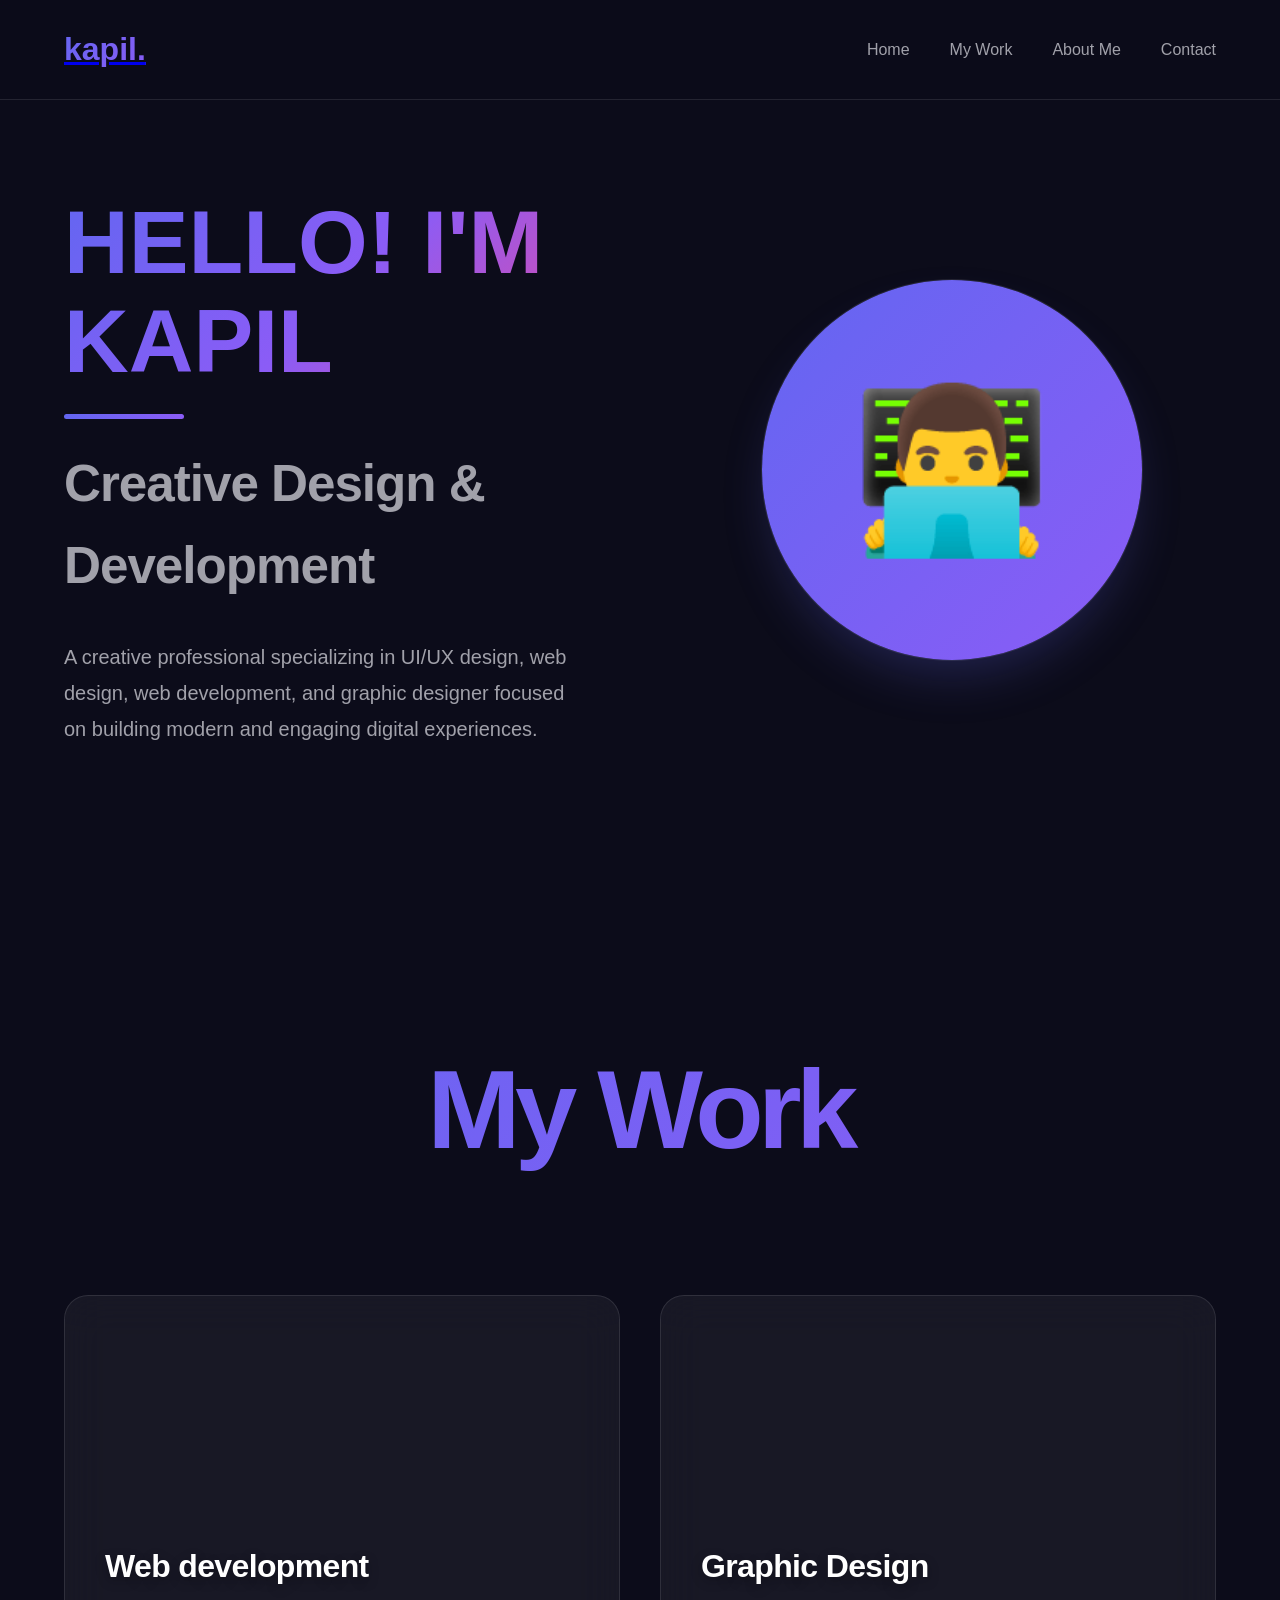
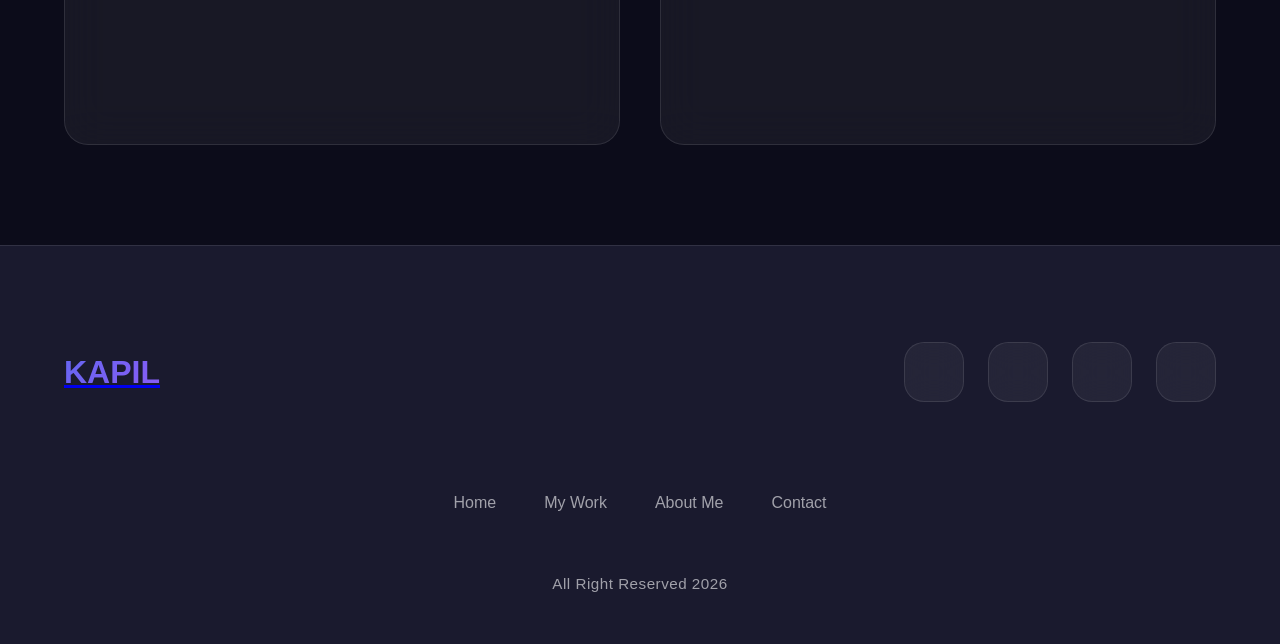
==== index.html @ 05add621 "added to Kapil." ====
<!DOCTYPE html>
<html lang="en">
<head>
    <meta charset="UTF-8">
    <meta name="viewport" content="width=device-width, initial-scale=1.0">
    <title> kapil | Creative Design & Development</title>
    <style>
        :root {
            --bg-primary: #0c0c1a;
            --bg-secondary: #1a1a2e;
            --accent-1: #6366f1;
            --accent-2: #8b5cf6;
            --accent-3: #ec4899;
            --text-primary: #ffffff;
            --text-secondary: #a1a1aa;
            --glass: rgba(255, 255, 255, 0.05);
            --border-glass: rgba(255, 255, 255, 0.1);
            --shadow-glow: 0 25px 50px -12px rgba(99, 102, 241, 0.25);
        }

        * {
            margin: 0;
            padding: 0;
            box-sizing: border-box;
        }

        body {
            font-family: -apple-system, BlinkMacSystemFont, 'Segoe UI', Roboto, sans-serif;
            background: var(--bg-primary);
            color: var(--text-primary);
            line-height: 1.6;
            overflow-x: hidden;
        }

        /* Back to Top */
        .back2top {
            position: fixed;
            bottom: 30px;
            right: 30px;
            width: 55px;
            height: 55px;
            background: linear-gradient(135deg, var(--accent-1), var(--accent-2));
            border-radius: 50%;
            display: flex;
            align-items: center;
            justify-content: center;
            font-size: 1.2rem;
            font-weight: 600;
            color: white;
            cursor: pointer;
            opacity: 0;
            visibility: hidden;
            transform: scale(0.8) translateY(20px);
            transition: all 0.4s cubic-bezier(0.25, 0.46, 0.45, 0.94);
            z-index: 999;
            box-shadow: var(--shadow-glow);
            backdrop-filter: blur(20px);
            border: 2px solid rgba(255,255,255,0.1);
        }

        .back2top.visible {

            opacity: 1;
            visibility: visible;
            transform: scale(1) translateY(0);
        }

        /* Header */
        header {
            position: fixed;
            top: 0;
            width: 100%;
            z-index: 1000;
            background: rgba(12, 12, 26, 0.95);
            backdrop-filter: blur(25px);
            border-bottom: 1px solid var(--border-glass);
        }

        nav {
            max-width: 1440px;
            margin: 0 auto;
            padding: 1.5rem 5%;
            display: flex;
            justify-content: space-between;
            align-items: center;
        }

        .logo h2 {
            font-size: 2rem;
            font-weight: 800;
            background: linear-gradient(135deg, var(--accent-1), var(--accent-2));
            -webkit-background-clip: text;
            background-clip: text;
            -webkit-text-fill-color: transparent;
        }

        .nav-bar {
            display: flex;
            list-style: none;
            gap: 2.5rem;
            align-items: center;
        }

        .nav-bar a {
            color: var(--text-secondary);
            text-decoration: none;
            font-weight: 500;
            font-size: 1rem;
            position: relative;
            padding: 0.5rem 0;
            transition: all 0.3s ease;
        }

        .nav-bar a::after {
            content: '';
            position: absolute;
            bottom: 0;
            left: 0;
            width: 0;
            height: 2px;
            background: linear-gradient(90deg, var(--accent-1), var(--accent-2));
            transition: width 0.3s ease;
        }

        .nav-bar a:hover {
            color: var(--text-primary);
        }

        .nav-bar a:hover::after {
            width: 100%;
        }

        .mob-nav {
            display: none;
        }

        /* Hero Section */
        .hero {
            min-height: 100vh;
            display: flex;
            align-items: center;
            justify-content: center;
            position: relative;
            padding: 120px 5% 80px;
            background: radial-gradient(ellipse 80% 50% at 50% -20%, rgba(99, 102, 241, 0.15), transparent 50%);
        }

        .hero-section {
            max-width: 1440px;
            display: grid;
            grid-template-columns: 1fr 1fr;
            gap: 6rem;
            align-items: center;
        }

        .about-me h2 {
            font-size: clamp(3rem, 7vw, 6rem);
            font-weight: 900;
            line-height: 1.1;
            margin-bottom: 1.5rem;
            background: linear-gradient(135deg, var(--accent-1), var(--accent-2), var(--accent-3));
            -webkit-background-clip: text;
            background-clip: text;
            -webkit-text-fill-color: transparent;
        }

        #width {
            width: 120px;
            height: 5px;
            background: linear-gradient(90deg, var(--accent-1), var(--accent-2));
            border-radius: 3px;
            margin: 1.5rem 0;
            animation: slideIn 1.5s ease-out;
        }

        .about-me h1 {
            font-size: clamp(2rem, 4vw, 3.5rem);
            font-weight: 600;
            margin-bottom: 2rem;
            color: var(--text-secondary);
            letter-spacing: -0.02em;
        }

        #about-me {
            font-size: 1.25rem;
            color: var(--text-secondary);
            max-width: 550px;
            line-height: 1.8;
        }

        .profile-pic {
            display: flex;
            justify-content: center;
        }

        .profile-img {
            width: 380px;
            height: 380px;
            background: linear-gradient(135deg, var(--accent-1), var(--accent-2));
            border-radius: 50%;
            position: relative;
            box-shadow: var(--shadow-glow), 0 0 0 1px rgba(255,255,255,0.1);
            animation: pulseFloat 4s ease-in-out infinite;
        }

        .profile-img::before {
            content: '👨‍💻';
            position: absolute;
            top: 50%;
            left: 50%;
            transform: translate(-50%, -50%);
            font-size: 10rem;
        }

        /* Work Section */
        .hero-2 {
            padding: 120px 5% 100px;
            max-width: 1440px;
            margin: 0 auto;
        }

        .heading {
            font-size: clamp(4rem, 10vw, 7rem);
            text-align: center;
            font-weight: 900;
            margin-bottom: 6rem;
            background: linear-gradient(135deg, var(--accent-1), var(--accent-2));
            -webkit-background-clip: text;
            background-clip: text;
            -webkit-text-fill-color: transparent;
            letter-spacing: -0.05em;
        }

        .cards-container {
            display: grid;
            grid-template-columns: repeat(auto-fit, minmax(400px, 1fr));
            gap: 2.5rem;
            max-width: 1300px;
            margin: 0 auto;
        }

        .card-box {
            text-decoration: none;
            display: block;
            height: 100%;
        }

        .card {
            height: 450px;
            border-radius: 24px;
            overflow: hidden;
            background: var(--glass);
            backdrop-filter: blur(20px);
            border: 1px solid var(--border-glass);
            transition: all 0.5s cubic-bezier(0.175, 0.885, 0.32, 1.275);
            position: relative;
        }

        .card::before {
            content: '';
            position: absolute;
            top: 0;
            left: 0;
            right: 0;
            bottom: 0;
            background: linear-gradient(135deg, rgba(99, 102, 241, 0.1), rgba(139, 92, 246, 0.1));
            opacity: 0;
            transition: opacity 0.3s ease;
            z-index: 1;
        }

        .card:hover {
            transform: translateY(-25px) scale(1.02);
            box-shadow: 0 50px 100px -20px rgba(99, 102, 241, 0.4);
            border-color: rgba(99, 102, 241, 0.3);
        }

        .card:hover::before {
            opacity: 1;
        }

        .thumbnail {
            height: 75%;
            position: relative;
            display: flex;
            align-items: flex-end;
            padding: 2.5rem;
        }

        .card-heading {
            font-size: 2rem;
            font-weight: 700;
            color: white;
            z-index: 2;
            position: relative;
            text-shadow: 0 4px 12px rgba(0,0,0,0.3);
            letter-spacing: -0.02em;
        }

        /* Card Gradients */
        .card-box:nth-child(1) .thumbnail { background: linear-gradient(135deg, var(--accent-1), #818cf8); }
        .card-box:nth-child(2) .thumbnail { background: linear-gradient(135deg, var(--accent-3), #f472b6); }
        .card-box:nth-child(3) .thumbnail { background: linear-gradient(135deg, #06b6d4, #0891b2); }

        /* Footer */
        footer {
            padding: 6rem 5% 3rem;
            background: var(--bg-secondary);
            border-top: 1px solid var(--border-glass);
        }

        .footer1 {
            max-width: 1440px;
            margin: 0 auto 4rem auto;
            display: flex;
            justify-content: space-between;
            align-items: center;
        }

        .socialicon {
            display: flex;
            gap: 1.5rem;
        }

        .socialicon a {
            width: 60px;
            height: 60px;
            border-radius: 20px;
            display: flex;
            align-items: center;
            justify-content: center;
            background: var(--glass);
            backdrop-filter: blur(20px);
            border: 1px solid var(--border-glass);
            transition: all 0.3s cubic-bezier(0.68, -0.55, 0.265, 1.55);
            font-weight: 600;
            font-size: 1.3rem;
            color: var(--text-secondary);
        }

        .socialicon a:hover {
            background: linear-gradient(135deg, var(--accent-1), var(--accent-2));
            color: white;
            transform: translateY(-8px) scale(1.1);
            box-shadow: var(--shadow-glow);
        }

        .footer-nav {
            max-width: 1440px;
            margin: 0 auto 2rem;
            text-align: center;
        }

        .footer-nav .nav-bar {
            display: flex;
            justify-content: center;
            gap: 3rem;
            list-style: none;
            padding: 1rem 0;
        }

        .footer2 {
            text-align: center;
            color: var(--text-secondary);
            font-size: 0.95rem;
            letter-spacing: 0.5px;
        }

        /* Animations */
        @keyframes slideIn {
            from { width: 0; }
            to { width: 120px; }
        }

        @keyframes pulseFloat {
            0%, 100% { 
                transform: translateY(0px) scale(1);
                box-shadow: var(--shadow-glow);
            }
            50% { 
                transform: translateY(-15px) scale(1.02);
                box-shadow: 0 35px 70px -15px rgba(99, 102, 241, 0.4);
            }
        }

        /* Responsive */
        @media (max-width: 1024px) {
            .hero-section {
                grid-template-columns: 1fr;
                text-align: center;
                gap: 4rem;
            }
            
            .cards-container {
                grid-template-columns: repeat(auto-fit, minmax(350px, 1fr));
                gap: 2rem;
            }
        }

        @media (max-width: 768px) {
            .nav-bar { display: none; }
            .mob-nav {
                display: block;
                position: fixed;
                top: 100%;
                left: 0;
                right: 0;
                background: rgba(12, 12, 26, 0.98);
                backdrop-filter: blur(25px);
                padding: 2rem 5%;
                flex-direction: column;
                gap: 1.5rem;
                transform: translateY(-100%);
                transition: transform 0.4s ease;
            }
            
            .hero { padding: 100px 5% 60px; }
            .hero-2 { padding: 100px 5% 80px; }
            .cards-container { grid-template-columns: 1fr; }
            
            .footer1 { flex-direction: column; gap: 2rem; text-align: center; }
            .footer-nav .nav-bar { gap: 2rem; flex-wrap: wrap; }
        }
    </style>
</head>

<body>
    <!-- EXACT SAME HTML STRUCTURE -->
    <a href="#top">
        <div class="back2top">↑</div>
    </a>
    
    <header id="top">
        <nav>
            <a href="index.html">
                <div class="logo">
                    <h2>kapil.</h2>
                </div>
            </a>
            <ol class="nav-bar">
                <a href="index.html"> Home </a>
                <a href="#hero-2"> My Work </a>
                <a href="index.html"> About Me </a>
                <a href="index.html"> Contact </a>
            </ol>
        </nav>
        <div class="mob-nav">
            <ol class="nav-bar">
                <a href="index.html"> Home </a>
                <a href="#hero-2"> My Work </a>
                <a href="index.html"> About Me </a>
                <a href="index.html"> Contact </a>
            </ol>
        </div>
    </header>

    <div class="hero">
        <section class="hero-section">
            <div class="about-me">
                <h2 class="syne-font" id="name">HELLO! I'M KAPIL <br>
                    <p id="width"></p>
                </h2>
                <h1 class="syne-font" id="name2">Creative Design & Development</h1>
                <p id="about-me">A creative professional specializing in UI/UX design, web design, web development,
                    and graphic designer focused on building modern and engaging digital experiences.</p>
            </div>
            <div class="profile-pic">
                <div class="profile-img"> </div>
            </div>
        </section>
    </div>

    <main class="hero-2" id="hero-2">
        <h1 class="syne-font heading">My Work</h1>
        <div class="cards-container flex">
            <a class="card-box" href="web_content.html">
                <section class="card">
                    <div style="background-image: url(image/1.jpeg);" class="thumbnail flex">
                        <div class="card-heading syne-font">Web development</div>
                    </div>
                </section>
            </a>

            <a class="card-box" href="graphic_content.html">
                <section class="card">
                    <div style="background-image: url(images/graphic_pic.jpg);" class="thumbnail flex">
                        <div class="card-heading syne-font">Graphic Design</div>
                    </div>
                </section>
            </a>

            
        </div>
    </main>

    <main class="container1"></main>

    <footer class="flex">
        <div class="footer1 flex">
            <a href="index.html">
                <div class="logo">
                    <h2>KAPIL</h2>
                </div>
            </a>
            <div class="socialicon flex">
                <a id="behance" href="https://www.behance.net/digital_artx" target="_blank"></a>
                <a id="instagram" href="https://www.instagram.com/digital_artx__1/" target="_blank"></a>
                <a id="whatsapp" href="https://wa.me/918708189664" target="_blank"></a>
                <a id="pinterest" href="https://in.pinterest.com/Digital_artx__1/" target="_blank"></a>
            </div>
        </div>
        <div class="footer-nav">
            <ol class="nav-bar">
                <a href="#top"> Home </a>
                <a href="#hero-2"> My Work </a>
                <a href="index.html"> About Me </a>
                <a href="index.html"> Contact </a>
            </ol>
        </div>
        <div class="footer2">All Right Reserved 2026</div>
    </footer>
</body>
</html
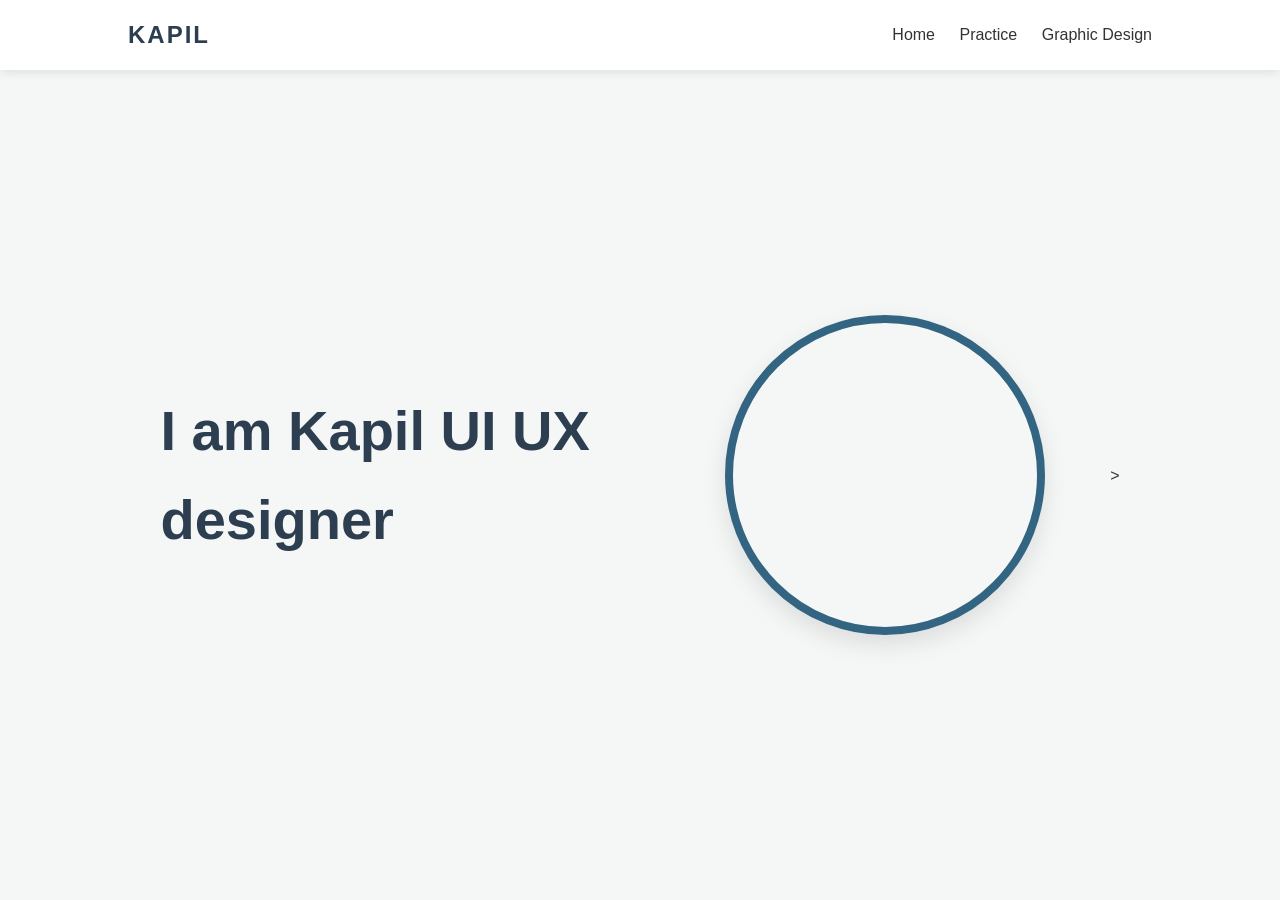
==== commit ccceaaa9: "Rename black.html to index.html" ====
--- a/index.html
+++ b/index.html
@@ -3,521 +3,28 @@
 <head>
     <meta charset="UTF-8">
     <meta name="viewport" content="width=device-width, initial-scale=1.0">
-    <title> kapil | Creative Design & Development</title>
-    <style>
-        :root {
-            --bg-primary: #0c0c1a;
-            --bg-secondary: #1a1a2e;
-            --accent-1: #6366f1;
-            --accent-2: #8b5cf6;
-            --accent-3: #ec4899;
-            --text-primary: #ffffff;
-            --text-secondary: #a1a1aa;
-            --glass: rgba(255, 255, 255, 0.05);
-            --border-glass: rgba(255, 255, 255, 0.1);
-            --shadow-glow: 0 25px 50px -12px rgba(99, 102, 241, 0.25);
-        }
-
-        * {
-            margin: 0;
-            padding: 0;
-            box-sizing: border-box;
-        }
-
-        body {
-            font-family: -apple-system, BlinkMacSystemFont, 'Segoe UI', Roboto, sans-serif;
-            background: var(--bg-primary);
-            color: var(--text-primary);
-            line-height: 1.6;
-            overflow-x: hidden;
-        }
-
-        /* Back to Top */
-        .back2top {
-            position: fixed;
-            bottom: 30px;
-            right: 30px;
-            width: 55px;
-            height: 55px;
-            background: linear-gradient(135deg, var(--accent-1), var(--accent-2));
-            border-radius: 50%;
-            display: flex;
-            align-items: center;
-            justify-content: center;
-            font-size: 1.2rem;
-            font-weight: 600;
-            color: white;
-            cursor: pointer;
-            opacity: 0;
-            visibility: hidden;
-            transform: scale(0.8) translateY(20px);
-            transition: all 0.4s cubic-bezier(0.25, 0.46, 0.45, 0.94);
-            z-index: 999;
-            box-shadow: var(--shadow-glow);
-            backdrop-filter: blur(20px);
-            border: 2px solid rgba(255,255,255,0.1);
-        }
-
-        .back2top.visible {
-
-            opacity: 1;
-            visibility: visible;
-            transform: scale(1) translateY(0);
-        }
-
-        /* Header */
-        header {
-            position: fixed;
-            top: 0;
-            width: 100%;
-            z-index: 1000;
-            background: rgba(12, 12, 26, 0.95);
-            backdrop-filter: blur(25px);
-            border-bottom: 1px solid var(--border-glass);
-        }
-
-        nav {
-            max-width: 1440px;
-            margin: 0 auto;
-            padding: 1.5rem 5%;
-            display: flex;
-            justify-content: space-between;
-            align-items: center;
-        }
-
-        .logo h2 {
-            font-size: 2rem;
-            font-weight: 800;
-            background: linear-gradient(135deg, var(--accent-1), var(--accent-2));
-            -webkit-background-clip: text;
-            background-clip: text;
-            -webkit-text-fill-color: transparent;
-        }
-
-        .nav-bar {
-            display: flex;
-            list-style: none;
-            gap: 2.5rem;
-            align-items: center;
-        }
-
-        .nav-bar a {
-            color: var(--text-secondary);
-            text-decoration: none;
-            font-weight: 500;
-            font-size: 1rem;
-            position: relative;
-            padding: 0.5rem 0;
-            transition: all 0.3s ease;
-        }
-
-        .nav-bar a::after {
-            content: '';
-            position: absolute;
-            bottom: 0;
-            left: 0;
-            width: 0;
-            height: 2px;
-            background: linear-gradient(90deg, var(--accent-1), var(--accent-2));
-            transition: width 0.3s ease;
-        }
-
-        .nav-bar a:hover {
-            color: var(--text-primary);
-        }
-
-        .nav-bar a:hover::after {
-            width: 100%;
-        }
-
-        .mob-nav {
-            display: none;
-        }
-
-        /* Hero Section */
-        .hero {
-            min-height: 100vh;
-            display: flex;
-            align-items: center;
-            justify-content: center;
-            position: relative;
-            padding: 120px 5% 80px;
-            background: radial-gradient(ellipse 80% 50% at 50% -20%, rgba(99, 102, 241, 0.15), transparent 50%);
-        }
-
-        .hero-section {
-            max-width: 1440px;
-            display: grid;
-            grid-template-columns: 1fr 1fr;
-            gap: 6rem;
-            align-items: center;
-        }
-
-        .about-me h2 {
-            font-size: clamp(3rem, 7vw, 6rem);
-            font-weight: 900;
-            line-height: 1.1;
-            margin-bottom: 1.5rem;
-            background: linear-gradient(135deg, var(--accent-1), var(--accent-2), var(--accent-3));
-            -webkit-background-clip: text;
-            background-clip: text;
-            -webkit-text-fill-color: transparent;
-        }
-
-        #width {
-            width: 120px;
-            height: 5px;
-            background: linear-gradient(90deg, var(--accent-1), var(--accent-2));
-            border-radius: 3px;
-            margin: 1.5rem 0;
-            animation: slideIn 1.5s ease-out;
-        }
-
-        .about-me h1 {
-            font-size: clamp(2rem, 4vw, 3.5rem);
-            font-weight: 600;
-            margin-bottom: 2rem;
-            color: var(--text-secondary);
-            letter-spacing: -0.02em;
-        }
-
-        #about-me {
-            font-size: 1.25rem;
-            color: var(--text-secondary);
-            max-width: 550px;
-            line-height: 1.8;
-        }
-
-        .profile-pic {
-            display: flex;
-            justify-content: center;
-        }
-
-        .profile-img {
-            width: 380px;
-            height: 380px;
-            background: linear-gradient(135deg, var(--accent-1), var(--accent-2));
-            border-radius: 50%;
-            position: relative;
-            box-shadow: var(--shadow-glow), 0 0 0 1px rgba(255,255,255,0.1);
-            animation: pulseFloat 4s ease-in-out infinite;
-        }
-
-        .profile-img::before {
-            content: '👨‍💻';
-            position: absolute;
-            top: 50%;
-            left: 50%;
-            transform: translate(-50%, -50%);
-            font-size: 10rem;
-        }
-
-        /* Work Section */
-        .hero-2 {
-            padding: 120px 5% 100px;
-            max-width: 1440px;
-            margin: 0 auto;
-        }
-
-        .heading {
-            font-size: clamp(4rem, 10vw, 7rem);
-            text-align: center;
-            font-weight: 900;
-            margin-bottom: 6rem;
-            background: linear-gradient(135deg, var(--accent-1), var(--accent-2));
-            -webkit-background-clip: text;
-            background-clip: text;
-            -webkit-text-fill-color: transparent;
-            letter-spacing: -0.05em;
-        }
-
-        .cards-container {
-            display: grid;
-            grid-template-columns: repeat(auto-fit, minmax(400px, 1fr));
-            gap: 2.5rem;
-            max-width: 1300px;
-            margin: 0 auto;
-        }
-
-        .card-box {
-            text-decoration: none;
-            display: block;
-            height: 100%;
-        }
-
-        .card {
-            height: 450px;
-            border-radius: 24px;
-            overflow: hidden;
-            background: var(--glass);
-            backdrop-filter: blur(20px);
-            border: 1px solid var(--border-glass);
-            transition: all 0.5s cubic-bezier(0.175, 0.885, 0.32, 1.275);
-            position: relative;
-        }
-
-        .card::before {
-            content: '';
-            position: absolute;
-            top: 0;
-            left: 0;
-            right: 0;
-            bottom: 0;
-            background: linear-gradient(135deg, rgba(99, 102, 241, 0.1), rgba(139, 92, 246, 0.1));
-            opacity: 0;
-            transition: opacity 0.3s ease;
-            z-index: 1;
-        }
-
-        .card:hover {
-            transform: translateY(-25px) scale(1.02);
-            box-shadow: 0 50px 100px -20px rgba(99, 102, 241, 0.4);
-            border-color: rgba(99, 102, 241, 0.3);
-        }
-
-        .card:hover::before {
-            opacity: 1;
-        }
-
-        .thumbnail {
-            height: 75%;
-            position: relative;
-            display: flex;
-            align-items: flex-end;
-            padding: 2.5rem;
-        }
-
-        .card-heading {
-            font-size: 2rem;
-            font-weight: 700;
-            color: white;
-            z-index: 2;
-            position: relative;
-            text-shadow: 0 4px 12px rgba(0,0,0,0.3);
-            letter-spacing: -0.02em;
-        }
-
-        /* Card Gradients */
-        .card-box:nth-child(1) .thumbnail { background: linear-gradient(135deg, var(--accent-1), #818cf8); }
-        .card-box:nth-child(2) .thumbnail { background: linear-gradient(135deg, var(--accent-3), #f472b6); }
-        .card-box:nth-child(3) .thumbnail { background: linear-gradient(135deg, #06b6d4, #0891b2); }
-
-        /* Footer */
-        footer {
-            padding: 6rem 5% 3rem;
-            background: var(--bg-secondary);
-            border-top: 1px solid var(--border-glass);
-        }
-
-        .footer1 {
-            max-width: 1440px;
-            margin: 0 auto 4rem auto;
-            display: flex;
-            justify-content: space-between;
-            align-items: center;
-        }
-
-        .socialicon {
-            display: flex;
-            gap: 1.5rem;
-        }
-
-        .socialicon a {
-            width: 60px;
-            height: 60px;
-            border-radius: 20px;
-            display: flex;
-            align-items: center;
-            justify-content: center;
-            background: var(--glass);
-            backdrop-filter: blur(20px);
-            border: 1px solid var(--border-glass);
-            transition: all 0.3s cubic-bezier(0.68, -0.55, 0.265, 1.55);
-            font-weight: 600;
-            font-size: 1.3rem;
-            color: var(--text-secondary);
-        }
-
-        .socialicon a:hover {
-            background: linear-gradient(135deg, var(--accent-1), var(--accent-2));
-            color: white;
-            transform: translateY(-8px) scale(1.1);
-            box-shadow: var(--shadow-glow);
-        }
-
-        .footer-nav {
-            max-width: 1440px;
-            margin: 0 auto 2rem;
-            text-align: center;
-        }
-
-        .footer-nav .nav-bar {
-            display: flex;
-            justify-content: center;
-            gap: 3rem;
-            list-style: none;
-            padding: 1rem 0;
-        }
-
-        .footer2 {
-            text-align: center;
-            color: var(--text-secondary);
-            font-size: 0.95rem;
-            letter-spacing: 0.5px;
-        }
-
-        /* Animations */
-        @keyframes slideIn {
-            from { width: 0; }
-            to { width: 120px; }
-        }
-
-        @keyframes pulseFloat {
-            0%, 100% { 
-                transform: translateY(0px) scale(1);
-                box-shadow: var(--shadow-glow);
-            }
-            50% { 
-                transform: translateY(-15px) scale(1.02);
-                box-shadow: 0 35px 70px -15px rgba(99, 102, 241, 0.4);
-            }
-        }
-
-        /* Responsive */
-        @media (max-width: 1024px) {
-            .hero-section {
-                grid-template-columns: 1fr;
-                text-align: center;
-                gap: 4rem;
-            }
-            
-            .cards-container {
-                grid-template-columns: repeat(auto-fit, minmax(350px, 1fr));
-                gap: 2rem;
-            }
-        }
-
-        @media (max-width: 768px) {
-            .nav-bar { display: none; }
-            .mob-nav {
-                display: block;
-                position: fixed;
-                top: 100%;
-                left: 0;
-                right: 0;
-                background: rgba(12, 12, 26, 0.98);
-                backdrop-filter: blur(25px);
-                padding: 2rem 5%;
-                flex-direction: column;
-                gap: 1.5rem;
-                transform: translateY(-100%);
-                transition: transform 0.4s ease;
-            }
-            
-            .hero { padding: 100px 5% 60px; }
-            .hero-2 { padding: 100px 5% 80px; }
-            .cards-container { grid-template-columns: 1fr; }
-            
-            .footer1 { flex-direction: column; gap: 2rem; text-align: center; }
-            .footer-nav .nav-bar { gap: 2rem; flex-wrap: wrap; }
-        }
-    </style>
+    <title>Kapil | Portfolio</title>
+    <link rel="stylesheet" href="style.css">
 </head>
-
 <body>
-    <!-- EXACT SAME HTML STRUCTURE -->
-    <a href="#top">
-        <div class="back2top">↑</div>
-    </a>
-    
-    <header id="top">
+    <header class="top">
         <nav>
-            <a href="index.html">
-                <div class="logo">
-                    <h2>kapil.</h2>
-                </div>
-            </a>
-            <ol class="nav-bar">
-                <a href="index.html"> Home </a>
-                <a href="#hero-2"> My Work </a>
-                <a href="index.html"> About Me </a>
-                <a href="index.html"> Contact </a>
-            </ol>
+            <div class="logo">KAPIL</div>
+            <div class="nav">
+                <a href="profile.html">Home</a>
+                <a href="#practice">Practice</a>
+                <a href="#design">Graphic Design</a>
+            </div>
         </nav>
-        <div class="mob-nav">
-            <ol class="nav-bar">
-                <a href="index.html"> Home </a>
-                <a href="#hero-2"> My Work </a>
-                <a href="index.html"> About Me </a>
-                <a href="index.html"> Contact </a>
-            </ol>
-        </div>
     </header>
 
-    <div class="hero">
-        <section class="hero-section">
-            <div class="about-me">
-                <h2 class="syne-font" id="name">HELLO! I'M KAPIL <br>
-                    <p id="width"></p>
-                </h2>
-                <h1 class="syne-font" id="name2">Creative Design & Development</h1>
-                <p id="about-me">A creative professional specializing in UI/UX design, web design, web development,
-                    and graphic designer focused on building modern and engaging digital experiences.</p>
-            </div>
-            <div class="profile-pic">
-                <div class="profile-img"> </div>
-            </div>
-        </section>
-    </div>
-
-    <main class="hero-2" id="hero-2">
-        <h1 class="syne-font heading">My Work</h1>
-        <div class="cards-container flex">
-            <a class="card-box" href="web_content.html">
-                <section class="card">
-                    <div style="background-image: url(image/1.jpeg);" class="thumbnail flex">
-                        <div class="card-heading syne-font">Web development</div>
-                    </div>
-                </section>
-            </a>
-
-            <a class="card-box" href="graphic_content.html">
-                <section class="card">
-                    <div style="background-image: url(images/graphic_pic.jpg);" class="thumbnail flex">
-                        <div class="card-heading syne-font">Graphic Design</div>
-                    </div>
-                </section>
-            </a>
-
-            
+    <main id="home"> 
+        <div class="about-me">
+            I am Kapil UI UX designer
         </div>
+        <div class="profile-pic"></div>
+               >
     </main>
 
-    <main class="container1"></main>
-
-    <footer class="flex">
-        <div class="footer1 flex">
-            <a href="index.html">
-                <div class="logo">
-                    <h2>KAPIL</h2>
-                </div>
-            </a>
-            <div class="socialicon flex">
-                <a id="behance" href="https://www.behance.net/digital_artx" target="_blank"></a>
-                <a id="instagram" href="https://www.instagram.com/digital_artx__1/" target="_blank"></a>
-                <a id="whatsapp" href="https://wa.me/918708189664" target="_blank"></a>
-                <a id="pinterest" href="https://in.pinterest.com/Digital_artx__1/" target="_blank"></a>
-            </div>
-        </div>
-        <div class="footer-nav">
-            <ol class="nav-bar">
-                <a href="#top"> Home </a>
-                <a href="#hero-2"> My Work </a>
-                <a href="index.html"> About Me </a>
-                <a href="index.html"> Contact </a>
-            </ol>
-        </div>
-        <div class="footer2">All Right Reserved 2026</div>
-    </footer>
-</body>
-</html+    </body>
+</html>
--- a/style.css
+++ b/style.css
@@ -0,0 +1,94 @@
+
+* {
+    margin: 0;
+    padding: 0;
+    box-sizing: border-box;
+    font-family: 'Segoe UI', sans-serif;
+}
+
+body {
+    background-color: #f4f7f6;
+    color: #333;
+    line-height: 1.6;
+}
+
+.top {
+    background-color: #ffffff;
+    padding: 1rem 10%;
+    box-shadow: 0 2px 10px rgba(0,0,0,0.1);
+    position: sticky; /* page*/
+    top: 0;
+    z-index: 100;
+}
+
+nav { 
+    display: flex;
+    justify-content: space-between;
+    align-items: center;
+}
+
+.logo {
+    font-size: 1.5rem;
+    font-weight: bold;
+    letter-spacing: 2px;
+    color: #2c3e50;
+}
+
+.nav a {
+    text-decoration: none;
+    color: #333;
+    margin-left: 20px;
+    font-weight: 500;
+    transition: all 0.3s ease;
+}
+
+.nav a:hover {
+    color: #3498db; 
+    border-bottom: 2px solid #3498db;
+}
+
+main {
+    display: flex;
+    align-items: center;
+    justify-content: space-around;
+    padding: 80px 10%;
+    min-height: 90vh;
+}
+
+.about-me {
+    font-size: 3.5rem; 
+    font-weight: 800;
+    color: #2c3e50;
+    max-width: 500px;
+}
+
+.profile-pic {
+    width: 320px;
+    height: 320px;
+    border: 8px solid #336582; 
+    border-radius: 50%; 
+    background-image: url('images/7.jpeg'); 
+    background-size: cover;
+    background-position: center;
+    box-shadow: 0 10px 25px rgba(0,0,0,0.1);
+}
+
+
+@media (max-width: 768px) {
+    main {
+        flex-direction: column-reverse;
+        text-align: center;
+        padding-top: 50px;
+    }
+    .about-me {
+        font-size: 2.5rem;
+        margin-top: 20px;
+    }
+    .nav {
+        display: none; /
+    }
+}
+*{         class= "kapil"
+
+
+}
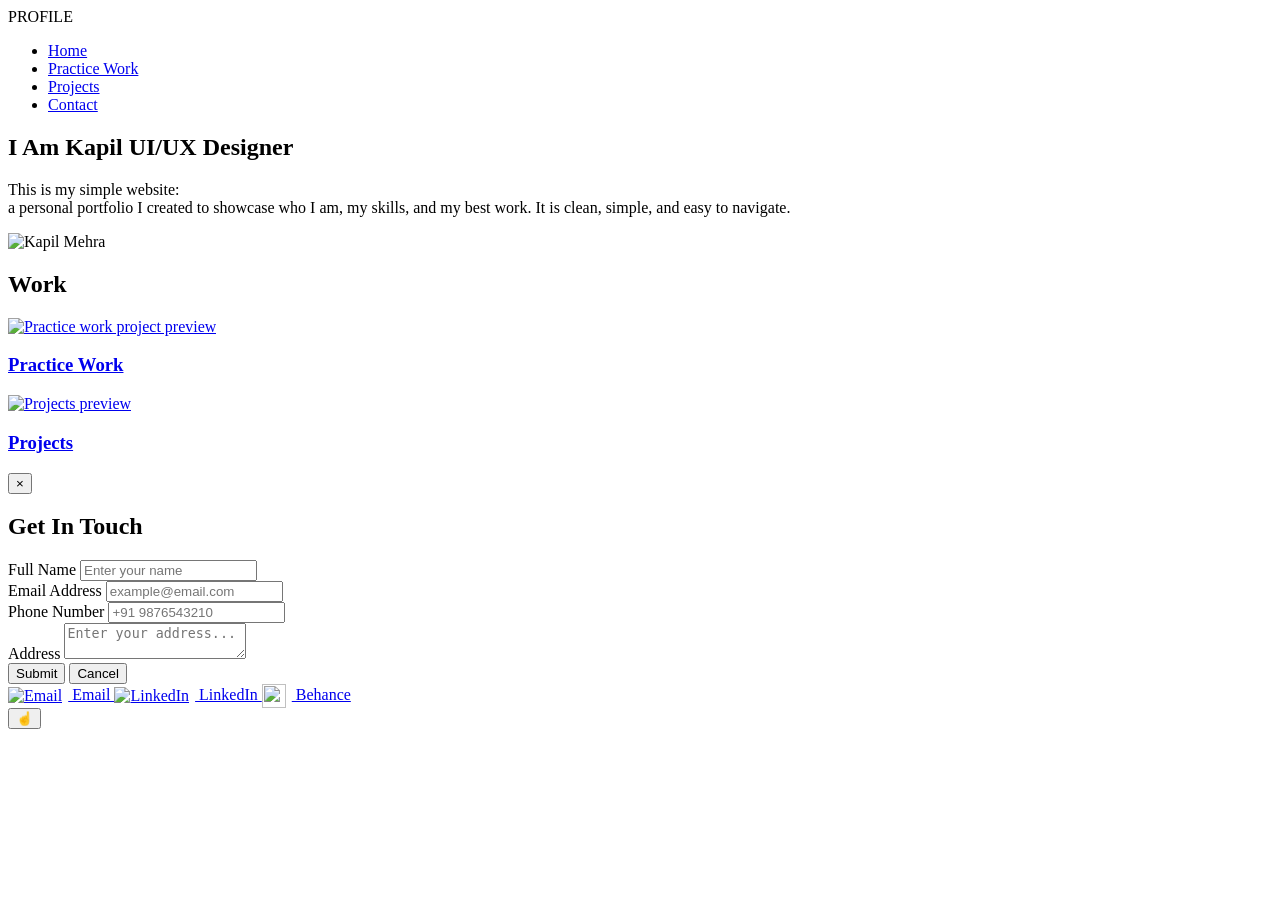
==== commit 9d2e8512: "Revamp index.html for improved layout and content Updated HTML structure and content for portfolio p" ====
--- a/index.html
+++ b/index.html
@@ -1,30 +1,180 @@
 <!DOCTYPE html>
 <html lang="en">
 <head>
-    <meta charset="UTF-8">
-    <meta name="viewport" content="width=device-width, initial-scale=1.0">
-    <title>Kapil | Portfolio</title>
-    <link rel="stylesheet" href="style.css">
+  <meta charset="UTF-8" />
+  <meta name="viewport" content="width=device-width, initial-scale=1.0" />
+  <meta name="description" content="Portfolio of Kapil Mehra, UI/UX designer. Explore projects, practice work and UX research case studies." />
+  <title>UI/UX Portfolio</title>
+  <link rel="stylesheet" href="profile.css" />
+
 </head>
 <body>
-    <header class="top">
-        <nav>
-            <div class="logo">KAPIL</div>
-            <div class="nav">
-                <a href="profile.html">Home</a>
-                <a href="#practice">Practice</a>
-                <a href="#design">Graphic Design</a>
+  <header class="header">
+    <nav class="nav">
+      <div class="logo">PROFILE</div>
+      <ul class="nav-links">
+        <li><a href="#hero">Home</a></li>
+        <li><a href="page.html">Practice Work</a></li>
+        <li><a href="AOTMpage.html">Projects</a></li>
+        <li id="contact"><a href="#contact">Contact</a></li>
+      </ul>
+    </nav>
+  </header>
+
+  <main>
+    <section id="hero" class="hero">
+      <div class="hero-content">
+        <div class="hero-text">
+          <h1>I Am Kapil UI/UX Designer</h1>
+          <p>
+            This is my simple website: <br> a personal portfolio I created to showcase who I am, my
+            skills, and my best work. It is clean, simple, and easy to navigate.
+          </p>
+        </div>
+        <div class="hero-avatar">
+          <div class="avatar"><img src="images/me.1.jpeg" alt="Kapil Mehra" /></div>
+        </div>
+      </div>
+    </section>
+
+    <section id="portfolio" class="work">
+      <h2>Work</h2>
+      <div class="work-grid">
+        <article class="work-card">
+          <a href="page.html">
+            <div class="work-image">
+              <img
+                src="images/work.webp"
+                alt="Practice work project preview"
+                loading="lazy"
+              />
             </div>
-        </nav>
-    </header>
+            <div class="work-body">
+              <h3>Practice Work</h3>
+            </div>
+          </a>
+        </article>
 
-    <main id="home"> 
-        <div class="about-me">
-            I am Kapil UI UX designer
+        <article class="work-card">
+          <a href="AOTMpage.html">
+            <div class="work-image">
+              <img
+                src="images/webside.jpg"
+                alt="Projects preview"
+                loading="lazy"
+              />
+            </div>
+            <div class="work-body">
+              <h3>Projects</h3>
+            </div>
+          </a>
+        </article>
+      </div>
+    </section>
+  </main>
+
+  <!-- ==========================================
+       CONTACT POP-UP MODAL STRUCTURE
+       ========================================== -->
+  <div class="modal-overlay" id="modalOverlay">
+    <div class="popup-card">
+      <button type="button" class="close-x-btn" id="closeXBtn">&times;</button>
+      <h2>Get In Touch</h2>
+
+      <form action="#" method="POST">
+        <div class="form-group">
+          <label for="name">Full Name</label>
+          <input type="text" id="name" name="name" placeholder="Enter your name" required />
         </div>
-        <div class="profile-pic"></div>
-               >
-    </main>
 
-    </body>
+        <div class="form-group">
+          <label for="email">Email Address</label>
+          <input type="email" id="email" name="email" placeholder="example@email.com" required />
+        </div>
+
+        <div class="form-group">
+          <label for="phone">Phone Number</label>
+          <input type="tel" id="phone" name="phone" placeholder="+91 9876543210" required />
+        </div>
+
+        <div class="form-group">
+          <label for="address">Address</label>
+          <textarea id="address" name="address" placeholder="Enter your address..." required></textarea>
+        </div>
+
+        <div class="popup-actions">
+          <button type="submit" class="submit-btn">Submit</button>
+          <button type="button" class="cancel-btn" id="cancelBtn">Cancel</button>
+        </div>
+      </form>
+    </div>
+  </div>
+
+  <footer class="footer">
+    <div class="footer-links">
+      <a href="mailto:exyzkapil5@gmail.com" target="_blank" rel="noopener noreferrer">
+        <img src="images/emal.png" alt="Email" style="width: 24px; height: 24px; vertical-align: middle; margin-right: 6px;" /> Email
+      </a>
+      <a href="https://www.linkedin.com/feed/" target="_blank" rel="noopener noreferrer">
+        <img src="images/linked.png" alt="LinkedIn" style="width: 24px; height: 24px; vertical-align: middle; margin-right: 6px;" /> LinkedIn
+      </a>
+      <a href="https://www.behance.net/kapilmehra5" target="_blank" rel="noopener noreferrer">
+        <img src="images/behance.png"Behance" style="width: 24px; height: 24px; vertical-align: middle; margin-right: 6px;" /> Behance
+      </a>
+    </div>
+  </footer>
+
+  <button
+    id="scrollTopBtn"
+    type="button"
+    aria-label="Scroll to top"
+    class="scroll-top"
+    onclick="window.scrollTo({ top: 0, behavior: 'smooth' })">
+    ☝️
+  </button>    
+
+  <script>
+    (function () {
+      // Scroll to Top Script
+      const scrollTopBtn = document.getElementById('scrollTopBtn');
+      const toggle = function () {
+        scrollTopBtn.classList.toggle('is-visible', window.scrollY > 300);
+      };
+      window.addEventListener('scroll', toggle, { passive: true });
+      toggle();
+
+      // Contact Pop-up Modal Script
+      const contactLi = document.getElementById('contact');
+      const modalOverlay = document.getElementById('modalOverlay');
+      const closeXBtn = document.getElementById('closeXBtn');
+      const cancelBtn = document.getElementById('cancelBtn');
+
+      // Function to close modal
+      const closeModal = function () {
+        modalOverlay.classList.remove('active');
+      };
+
+      // Open Modal on Clicking Contact
+      if (contactLi) {
+        contactLi.addEventListener('click', function (e) {
+          e.preventDefault();
+          modalOverlay.classList.add('active');
+        });
+      }
+
+      // Close Event Listeners
+      if (closeXBtn) closeXBtn.addEventListener('click', closeModal);
+      if (cancelBtn) cancelBtn.addEventListener('click', closeModal);
+
+      // Close on clicking outside modal card
+      if (modalOverlay) {
+        modalOverlay.addEventListener('click', function (e) {
+          if (e.target === modalOverlay) {
+            closeModal();
+          }
+        });
+      }
+    })();
+  </script>
+</body>
 </html>
